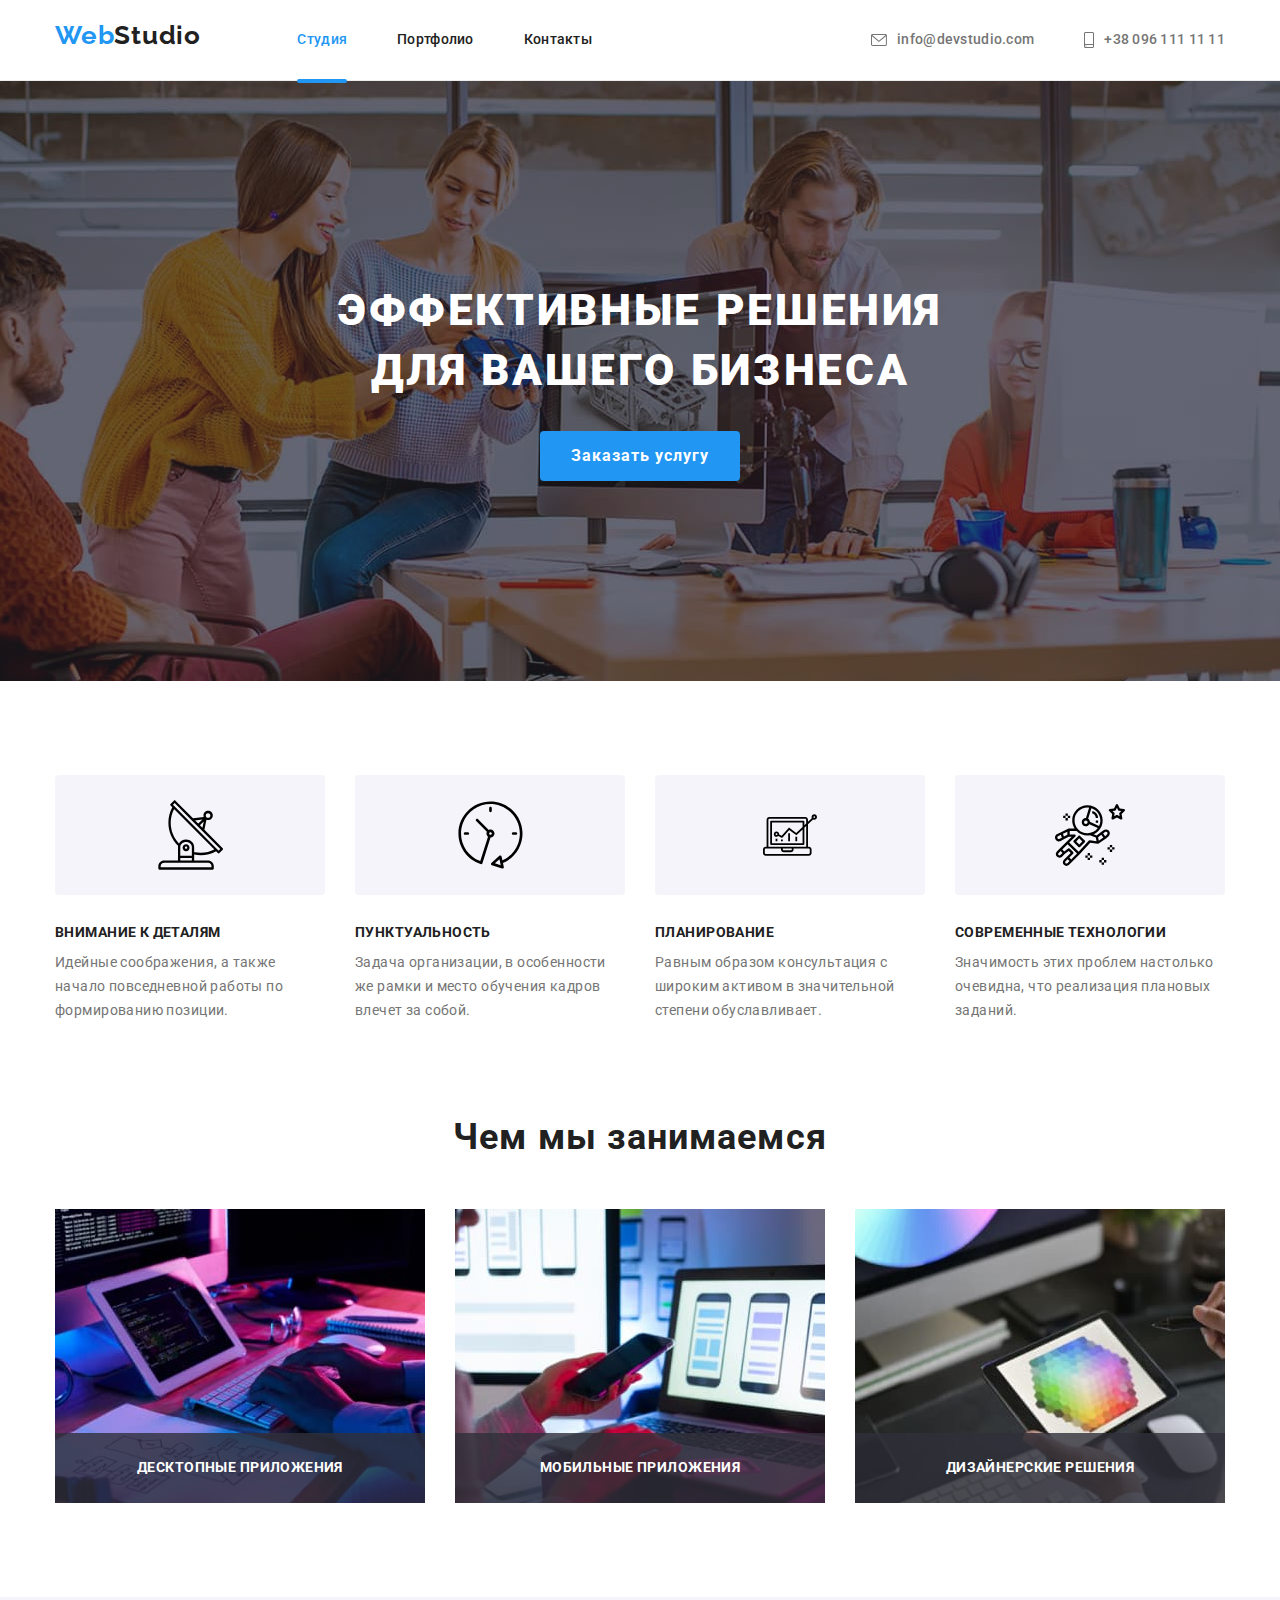
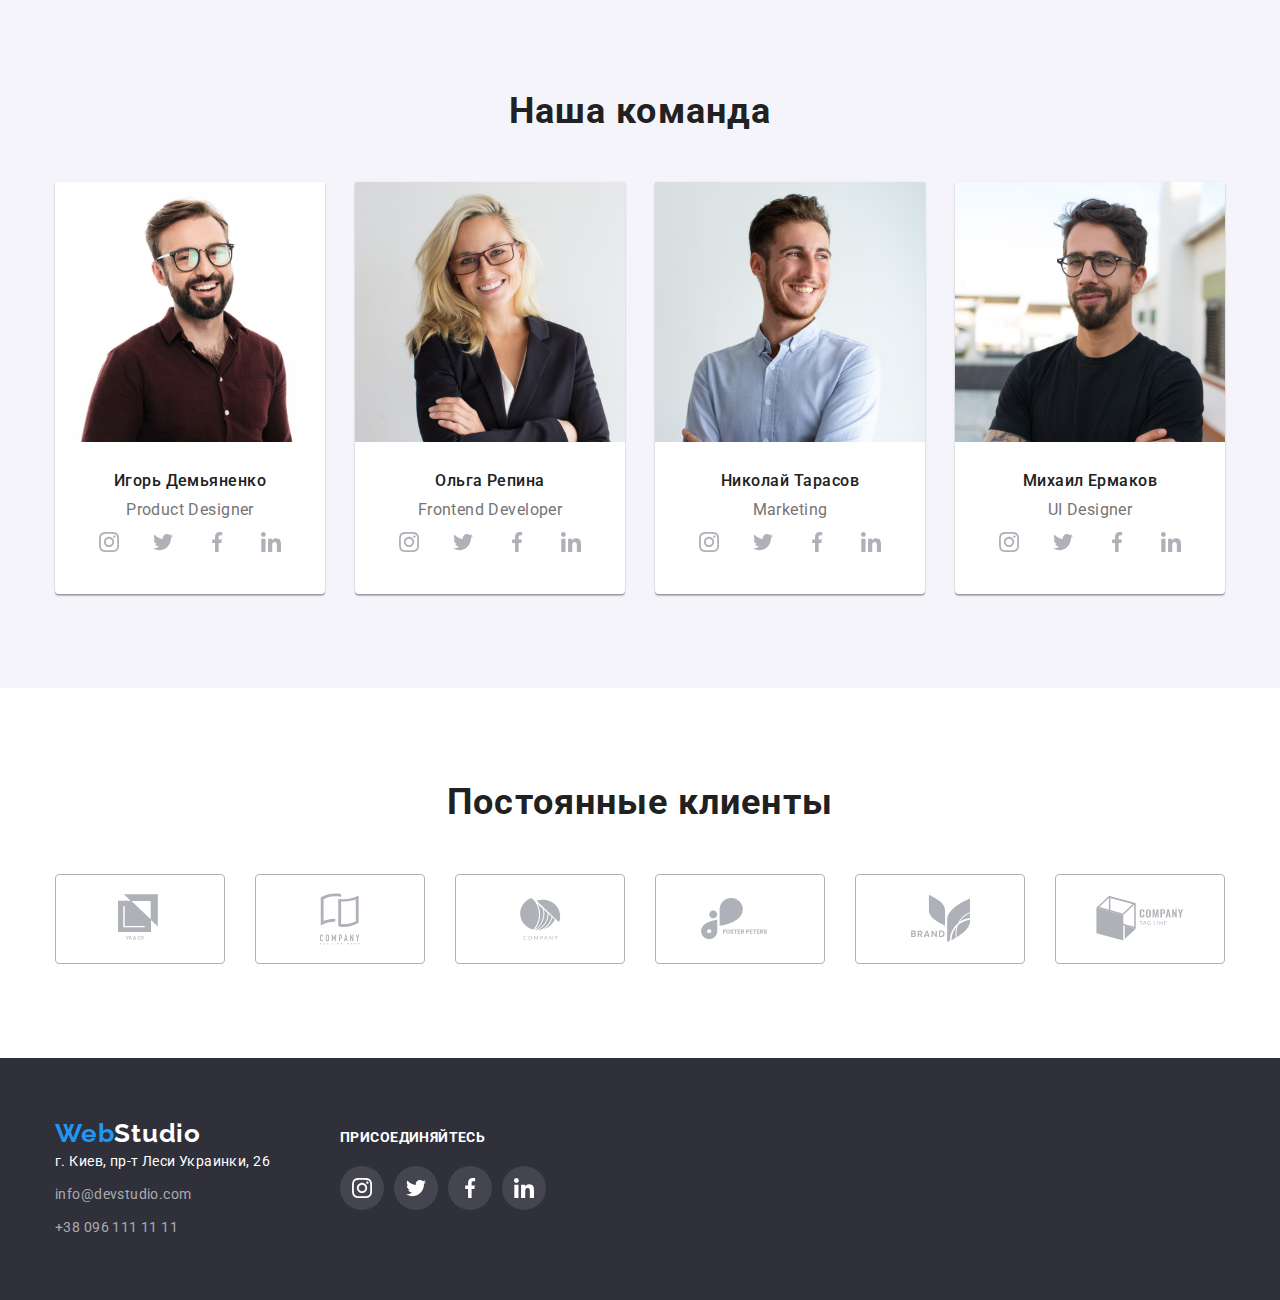
==== index.html @ 52ae0923 "comit" ====
<!DOCTYPE html>
<html lang="ru">
<head>
    <meta charset="UTF-8">
    <meta http-equiv="X-UA-Compatible" content="IE=edge">
    <meta name="viewport" content="width=device-width, initial-scale=1.0">
    <title>WebStydio</title>
    <style> a {text-decoration: none;}</style>
    <link rel="preconnect" href="https://fonts.gstatic.com">
    <link href="https://fonts.googleapis.com/css2?family=Roboto:wght@400;500;700;900&display=swap" rel="stylesheet">
    <link rel="preconnect" href="https://fonts.gstatic.com">
    <link href="https://fonts.googleapis.com/css2?family=Raleway:wght@700&display=swap" rel="stylesheet">
    <link rel="stylesheet" href="https://cdnjs.cloudflare.com/ajax/libs/modern-normalize/0.2.0/modern-normalize.min.css">
    <link rel="stylesheet" href="./css/styles.css"/>
</head>
<body>
    
            
        <header class="header-section">
            <div class="container main-nav">
                <nav class="nav">
                    <a href="" class="logo"> <span class="logo-title">Web</span>Studio</a>
                    <ul class="site-nav list">
                        <li class="item"> <a href="index.html" class="link current">Студия</a></li>
                        <li class="item"> <a href="portfolio.html" class="link ">Портфолио</a></li>
                        <li class="item"> <a href="" class="link">Контакты</a></li>
                    </ul>
                </nav>
                <ul class="auth-nav list">
                    <li class="item">
                        
                         <a class="link icon-envelope" href="mailto:info@devstudio.com">
                            <div class="auth-nav-icon">
                                <svg class="auth-icon" width="16px" height="12px">
                                    <use href="./image/sprite.svg#icon-envelope"></use>
                                </svg>
                                info@devstudio.com
                            </div>
                        </a>
                   
                    </li>
                    <li class="item"> 
                        <a class="link icon-phone" href="tel:+380961111111">
                            <div class="auth-nav-icon">
                                <svg class="auth-icon" width="10px" height="16px">
                                    <use href="./image/sprite.svg#icon-smartphone"></use>
                                </svg>
                                +38 096 111 11 11
                            </div>
                        </a>
                    </li>
                </ul>
            </div> 
        </header>
        
          
        <main>

            <section class="hero section overlay">
                <div class="container ">
                    <h1 class="hero-title"> Эффективные решения </br>для вашего бизнеса</h1>
                    <button  data-open-modal type="button" class="hero-button">Заказать услугу</button>
                </div>
            </section>
            
        
            <section class="benefits section">
                <div class="container">
                    <h2 class="visually-hidden">Наши преимущества</h2>
                    <ul class="  benefits-list">
                        <li class="benefits-item list">
                            <div class="benefits-icon-symbol">
                                <svg class="benefits-icon" width="65px" height="70px">
                                    <use href="./image/sprite.svg#icon-group"></use>
                                </svg>
                            </div>
                            <h3 class="benefits-title">Внимание к деталям</h3>
                            <p>Идейные соображения, а также начало повседневной работы по формированию позиции.</p>
                        </li>
                        <li class="benefits-item list">
                           <div class="benefits-icon-symbol">
                                <svg class="benefits-icon" width="67px" height="70px">
                                    <use href="./image/sprite.svg#icon-clock"></use>
                                </svg>
                           </div>
                            <h3 class="benefits-title">Пунктуальность</h3>
                            <p>Задача организации, в особенности же рамки и место обучения кадров влечет за собой.</p>
                        </li>
                        <li class="benefits-item list">
                            <div class="benefits-icon-symbol">
                                <svg class="benefits-icon" width="70px" height="54px">
                                    <use href="./image/sprite.svg#icon-diagram"></use>
                                </svg>
                            </div>
                            <h3 class="benefits-title">Планирование</h3>
                            <p>Равным образом консультация с широким активом в значительной степени обуславливает.</p>
                        </li>
                        <li class="benefits-item list">
                            <div class="benefits-icon-symbol">
                                <svg class="benefits-icon" width="70px" height="70px">
                                    <use href="./image/sprite.svg#icon-astronaut"></use>
                                </svg>
                            </div>
                            <h3 class="benefits-title">Современные технологии</h3>
                            <p>Значимость этих проблем настолько очевидна, что реализация плановых заданий.</p>
                        </li>
                    </ul>
                </div>
            </section>          
               

            <section class="work section">
                <div class="container">
                    <h2 class="work title">Чем мы занимаемся</h2>
                    <ul class="work-item">
                        <li class="list"> 
                            <div class="work-thumb">
                                <img src="./image/main/section1/img-0.jpg" alt="программист пишет код компьютером" width="370">
                                <h3 class="work-description">Десктопные приложения</h3>
                            </div>
                        </li>
                        <li class="list"> 
                            <div class="work-thumb">
                                <img src="./image/main/section1/img-1.jpg" alt="дизайнер создает образцы" width="370">
                                <h3 class="work-description">Мобильные приложения</h3>
                            </div>
                        </li>
                        <li class="list"> 
                            <div class="work-thumb">
                                <img src="./image/main/section1/img-2.jpg" alt="дизайнер подбирает цвет" width="370">
                                <h3 class="work-description">Дизайнерские решения</h3>
                            </div>
                        </li>
                    </ul>
                </div>
            </section>

            
            <section class="teammembers section">
                <div class=" container ">
                    <h2 class="teammembers title">Наша команда </h2>
                    <ul class="members list">
                        <li class="list-item">
                            <img src="./image/main/section2/img.jpg" alt="портрет мужчины в очках" width="270">
                            <div class="description">
                                <h3>Игорь Демьяненко</h3>
                                <p>Product Designer</p>
                                <ul class="list social-icons">
                                    <li class="social-icons-item">
                                        <a href="" class="social-icons-link" target="_blank" rel="noopener noreferrer">
                                            <svg class="icon">
                                                <use href="./image/sprite.svg#icon-instagram"></use>
                                            </svg>
                                        </a>
                                    </li>
                                    <li class="social-icons-item">
                                        <a href="" class="social-icons-link" target="_blank" rel="noopener noreferrer">
                                            <svg class="icon">
                                                <use href="./image/sprite.svg#icon-twitter"></use>
                                            </svg>
                                        </a>
                                    </li>
                                    <li class="social-icons-item">
                                        <a href="" class="social-icons-link" target="_blank" rel="noopener noreferrer">
                                            <svg class="icon">
                                                <use href="./image/sprite.svg#icon-facebook"></use>
                                            </svg>
                                        </a>
                                    </li>
                                    <li class="social-icons-item">
                                        <a href="" class="social-icons-link" target="_blank" rel="noopener noreferrer">
                                            <svg class="icon">
                                                <use href="./image/sprite.svg#icon-linkedin"></use>
                                            </svg>
                                        </a>
                                    </li>
                                </ul>
                            </div>
        
                        <li class="list-item">
                            <img src="./image/main/section2/img-1.jpg" alt="портрет женщины в очках" width="270">
                            <div class="description">
                                <h3>Ольга Репина</h3>
                                <p>Frontend Developer</p>
                                <ul class="list social-icons">
                                    <li class="social-icons-item">
                                        <a href="" class="social-icons-link" target="_blank" rel="noopener noreferrer">
                                            <svg class="icon">
                                                <use href="./image/sprite.svg#icon-instagram"></use>
                                            </svg>
                                        </a>
                                    </li>
                                    <li class="social-icons-item">
                                        <a href="" class="social-icons-link" target="_blank" rel="noopener noreferrer">
                                            <svg class="icon">
                                                <use href="./image/sprite.svg#icon-twitter"></use>
                                            </svg>
                                        </a>
                                    </li>
                                    <li class="social-icons-item">
                                        <a href="" class="social-icons-link" target="_blank" rel="noopener noreferrer">
                                            <svg class="icon">
                                                <use href="./image/sprite.svg#icon-facebook"></use>
                                            </svg>
                                        </a>
                                    </li>
                                    <li class="social-icons-item">
                                        <a href="" class="social-icons-link" target="_blank" rel="noopener noreferrer">
                                            <svg class="icon">
                                                <use href="./image/sprite.svg#icon-linkedin"></use>
                                            </svg>
                                        </a>
                                    </li>
                                </ul>
                            </div>
                        </li>
                    
                        <li class="list-item">
                            <img src="./image/main/section2/img-2.jpg" alt="портрет мужчины в логубий рубашке" width="270">
                            <div class="description">
                                <h3>Николай Тарасов</h3>
                                <p>Marketing</p>
                                <ul class="list social-icons">
                                    <li class="social-icons-item">
                                        <a href="" class="social-icons-link" target="_blank" rel="noopener noreferrer">
                                            <svg class="icon">
                                                <use href="./image/sprite.svg#icon-instagram"></use>
                                            </svg>
                                        </a>
                                    </li>
                                    <li class="social-icons-item">
                                        <a href="" class="social-icons-link" target="_blank" rel="noopener noreferrer">
                                            <svg class="icon">
                                                <use href="./image/sprite.svg#icon-twitter"></use>
                                            </svg>
                                        </a>
                                    </li>
                                    <li class="social-icons-item">
                                        <a href="" class="social-icons-link" target="_blank" rel="noopener noreferrer">
                                            <svg class="icon">
                                                <use href="./image/sprite.svg#icon-facebook"></use>
                                            </svg>
                                        </a>
                                    </li>
                                    <li class="social-icons-item">
                                        <a href="" class="social-icons-link" target="_blank" rel="noopener noreferrer">
                                            <svg class="icon">
                                                <use href="./image/sprite.svg#icon-linkedin"></use>
                                            </svg>
                                        </a>
                                    </li>
                                </ul>
                            </div>
                        </li>
                    
                        <li class="list-item">
                            <img src="./image/main/section2/img-3.jpg" alt="портрет мужчины в очках и черной футболке" width="270">
                            <div class="description">
                                <h3>Михаил Ермаков</h3>
                                <p>UI Designer</p>
                                <ul class="list social-icons">
                                    <li class="social-icons-item">
                                        <a href="" class="social-icons-link" target="_blank" rel="noopener noreferrer">
                                            <svg class="icon">
                                                <use href="./image/sprite.svg#icon-instagram"></use>
                                            </svg>
                                        </a>
                                    </li>
                                    <li class="social-icons-item">
                                        <a href="" class="social-icons-link" target="_blank" rel="noopener noreferrer">
                                            <svg class="icon">
                                                <use href="./image/sprite.svg#icon-twitter"></use>
                                            </svg>
                                        </a>
                                    </li>
                                    <li class="social-icons-item">
                                        <a href="" class="social-icons-link" target="_blank" rel="noopener noreferrer">
                                            <svg class="icon">
                                                <use href="./image/sprite.svg#icon-facebook"></use>
                                            </svg>
                                        </a>
                                    </li>
                                    <li class="social-icons-item">
                                        <a href="" class="social-icons-link" target="_blank" rel="noopener noreferrer">
                                            <svg class="icon">
                                                <use href="./image/sprite.svg#icon-linkedin"></use>
                                            </svg>
                                        </a>
                                    </li>
                                </ul>
                            </div>
                        </li>
                    </ul>
                </div>
                
                
             </section>
            <section class="clients section">
                <div class="container">
                    <h2 class="client title">Постоянные клиенты</h2>
                    <ul class="clients list">
                        <li class="clients-item">
                            <a href="" class="clients-link">
                                <svg class="clients-icon" width="44px" height="49px">
                                    <use href="./image/sprite.svg#icon-yaco"></use>
                                </svg>
                            </a>
                            
                        </li>
                        <li class="clients-item">
                            <a href="" class="clients-link">
                                <svg class="clients-icon" width="40px" height="52px">
                                    <use href="./image/sprite.svg#icon-companytagline"></use>
                                </svg>
                            </a>
                        </li>
                        <li class="clients-item">
                            <a href="" class="clients-link">
                                <svg class="clients-icon" width="41px" height="42px">
                                    <use href="./image/sprite.svg#icon-company"></use>
                                </svg>
                            </a>
                        </li>
                        <li class="clients-item">
                            <a href="" class="clients-link">
                                <svg class="clients-icon" width="79px" height="42px">
                                    <use href="./image/sprite.svg#icon-foster"></use>
                                </svg>
                            </a>
                        </li>
                        <li class="clients-item">
                            <a href="" class="clients-link">
                                <svg class="clients-icon" width="59px" height="47px">
                                    <use href="./image/sprite.svg#icon-brand"></use>
                                </svg>
                            </a>
                        </li>
                        <li class="clients-item">
                            <a href="" class="clients-link">
                                <svg class="clients-icon" width="88px" height="45px">
                                    <use href="./image/sprite.svg#icon-tagline"></use>
                                </svg>
                            </a>
                        </li>

                    </ul>
                </div>

            </section>






        </main>
        
        <footer class="footer section">
            <div class="footer container">
                <div class="">
                <a href="" class="logo"> <span class="logo-title">Web</span><span class="logo-item">Studio</span></a>
                <address class="address-text">
                    г. Киев, пр-т Леси Украинки, 26
                    <ul class="auth-list">
                        <li class="mail list"> <a class="auth-item" href="mailto:info@devstudio.com">info@devstudio.com</a></li>
                        <li class="tel list"> <a class="auth-item" href="tel:+380961111111">+38 096 111 11 11</a></li>
                    </ul>
                </address>
                </div>  
            

                <div class="social">
                    <h3 class="footer social-icons">присоединяйтесь</h3>
                    <ul class="list social-icons">
                        <li class="footer social-icons-item">
                            <a href="" class="social-icons-link" target="_blank" rel="noopener noreferrer">
                                <svg class="icon">
                                    <use href="./image/sprite.svg#icon-instagram"></use>
                                </svg>
                            </a>
                        </li>
                        <li class="social-icons-item">
                            <a href="" class="social-icons-link" target="_blank" rel="noopener noreferrer">
                                <svg class="icon">
                                    <use href="./image/sprite.svg#icon-twitter"></use>
                                </svg>
                            </a>
                        </li>
                        <li class="social-icons-item">
                            <a href="" class="social-icons-link" target="_blank" rel="noopener noreferrer">
                                <svg class="icon">
                                    <use href="./image/sprite.svg#icon-facebook"></use>
                                </svg>
                            </a>
                        </li>
                        <li class="social-icons-item">
                            <a href="" class="social-icons-link" target="_blank" rel="noopener noreferrer">
                                <svg class="icon">
                                    <use href="./image/sprite.svg#icon-linkedin"></use>
                                </svg>
                            </a>
                        </li>
                    </ul>
                </div>
            </div>
           

           




        </footer>
        <div class="backdrop is-hidden" data-backdrop>
            <div class="modal">
                <button data-close-modal class="modal-button" type="button">
                    <svg class="modal-icon" width="11px" height="11px">
                        <use href="./image/sprite.svg#icon-close"></use>
                    </svg>
                </button>
        
        
            </div>
        </div>
    <script>
        const refs = {
            openModalBtn: document.querySelector("[data-open-modal]"),
            closeModalBtn: document.querySelector("[data-close-modal]"),
            backdrop: document.querySelector("[data-backdrop]"),
        };

        refs.openModalBtn.addEventListener("click", toggleModal);
        refs.closeModalBtn.addEventListener("click", toggleModal);

        refs.backdrop.addEventListener("click", logBackdropClick);

        function toggleModal() {
            refs.backdrop.classList.toggle("is-hidden");
        }

        function logBackdropClick() {
            console.log("Это клик в бекдроп");
        }
    </script>
</body>

</html>
---- css/styles.css ----
:root {
  --primary-text-color: #757575;
  --title-text-color: #212121;
  --additional-text-color: #ffffff;
  --accent-color: #2196f3;
  --primary-bg-color: #fff;
  --main-font-family: "Roboto", sans-serif;
  --timing-function: cubic-bezier(0.4, 0, 0.2, 1);
}
html {
  box-sizing: border-box;
}
*,
*::after,
*::before {
  box-sizing: inherit;
}
h1,
h2,
h3,
h4,
h5,
h6,
p {
  margin: 0;
  padding: 0;
}
.list {
  padding: 0;
  margin: 0;
  list-style: none;
}
.link {
  text-decoration: none;
  color: inherit;
}

img {
  display: block;
  max-width: 100%;
  height: auto;
}

body {
  margin: 0;
  font-family: var(--main-font-family);
  background-color: var(--primary-bg-color);
  color: var(--primary-text-color);
  font-size: 14px;
  line-height: 1.71;
  letter-spacing: 0.03em;
}
.container {
  width: 1200px;
  padding-left: 15px;
  padding-right: 15px;
  margin-left: auto;
  margin-right: auto;
}

.header-section {
  background-color: var(--additional-text-color);
  border-bottom: 1px solid #ececec;
  /* padding-top: 24px;
  padding-bottom: 25px; */
}
.main-nav {
  display: flex;
  align-items: center;
  margin-bottom: 0;
}

.logo {
  display: inline-flex;
  font-family: "Raleway", sans-serif;
  font-weight: 700;
  font-size: 26px;
  line-height: 1.19;
  letter-spacing: 0.03em;
  color: var(--title-text-color);
}
.logo-title {
  color: var(--accent-color);
}
/*Site-nav*/

.site-nav {
  display: inline-flex;
  margin-left: 93px;
}

.site-nav .item + .item {
  margin-left: 50px;
}

.site-nav .link {
  display: flex;
  font-weight: 500;
  font-size: 14px;
  line-height: 1.14;
  letter-spacing: 0.02em;
  color: var(--title-text-color);
  padding-top: 32px;
  padding-bottom: 32px;

  transition-property: color;
  transition-duration: 250ms;
  transition-timing-function: var(--timing-function);
}

.site-nav .link:hover,
.site-nav .link:focus {
  color: var(--accent-color);
}

.site-nav .link-porfolio:hover,
.site-nav .link-porfolio:focus,
.site-nav .link-porfolio:visited {
  color: var(--accent-color);
}

.auth-nav {
  display: flex;
  margin-left: auto;
  font-family: var(--main-font-family);
  font-weight: 500;
  font-size: 14px;
  line-height: 1.14;
  letter-spacing: 0.02em;
  color: #757575;
}
.auth-nav .link {
  display: flex;
  align-items: center;
  padding-top: 32px;
  padding-bottom: 32px;
  transition-property: color;
  transition-duration: 250ms;
  transition-timing-function: var(--timing-function);
}
.item .link {
  fill: #757575;
}
.link:hover .auth-icon,
.link:focus .auth-icon {
  fill: var(--accent-color);
}

.auth-icon {
  margin-right: 10px;
  transition-property: color;
  transition-duration: 250ms;
  transition-timing-function: var(--timing-function);
}
.auth-nav-icon {
  display: inline-flex;
  align-items: center;
}

.auth-nav .item + .item {
  margin-left: 50px;
}

.auth-nav .link:hover,
.auth-nav .link:focus {
  color: var(--accent-color);
}

/* Hero section*/
.hero.section {
  padding-top: 200px;
  padding-bottom: 200px;
}
.overlay {
  max-width: 1600px;
  height: 600px;
  margin-left: auto;
  margin-right: auto;
  background-image: linear-gradient(
      to right,
      rgba(47, 48, 58, 0.4),
      rgba(47, 48, 58, 0.4)
    ),
    url("../image/main/hero/123-1.jpg");
  background-repeat: no-repeat;
  background-position: center;
  background-color: #c4c4c4;
}

.hero {
  background-color: #2f303a;
  text-align: center;
}
.hero-title {
  color: var(--additional-text-color);
  font-family: var(--main-font-family);
  text-align: center;
  font-weight: 900;
  font-size: 44px;
  line-height: 1.36;
  letter-spacing: 0.06em;
  text-transform: uppercase;
  margin-bottom: 30px;
  max-width: 696px;
  margin: 0 auto;
  margin-bottom: 30px;
}
.hero-button {
  font-family: inherit;
  display: inline-block;
  border: 1px solid transparent;
  border-radius: 4px;
  min-width: 200px;
  min-height: 50px;
  font-weight: 700;
  font-size: 16px;
  line-height: 1.87;
  letter-spacing: 0.06em;
  background-color: var(--accent-color);
  color: var(--additional-text-color);
  cursor: pointer;
}
/* Modal*/
.backdrop {
  position: fixed;
  top: 0;
  left: 0;
  width: 100%;
  height: 100%;
  background-color: rgba(0, 0, 0, 0.2);
  opacity: 1;
  transition: opacity 250ms var(--timing-function);
}
.backdrop.is-hidden {
  opacity: 0;
  pointer-events: none;
}

.modal {
  position: absolute;
  top: 50%;
  left: 50%;
  transform: translate(-50%, -50%);
  min-width: 528px;
  min-height: 581px;
  background-color: #fff;

  box-shadow: 0px 1px 3px rgba(0, 0, 0, 0.12), 0px 1px 1px rgba(0, 0, 0, 0.14),
    0px 2px 1px rgba(0, 0, 0, 0.2);
  border-radius: 4px;
}
.modal-icon {
  display: block;
  text-align: center;
}

.modal-button {
  display: flex;
  justify-content: center;
  align-items: center;
  position: absolute;
  top: 8px;
  right: 8px;
  width: 30px;
  height: 30px;
  background: transparent;
  border: 1px solid rgba(0, 0, 0, 0.1);
  border-radius: 50%;
  padding: 0;
  cursor: pointer;
}

/*Benefit section*/

.benefits.section {
  padding-top: 94px;
  padding-bottom: 94px;
}
.visually-hidden {
  position: absolute !important;
  clip: rect(1px 1px 1px 1px);
  clip: rect(1px, 1px, 1px, 1px);
  padding: 0 !important;
  border: 0 !important;
  height: 1px !important;
  width: 1px !important;
  overflow: hidden;
}
/* .benefits-item::before {
  content: "";
  display: block;
  height: 120px;
  width: 270px;
  border-radius: 4px;
  outline: 1px solid orangered;
  background-color: #f5f4fa;
  background-repeat: no-repeat;
  background-position: 50% 50%;
  background-size: 65px;
  background-image: url("../image/icon/vector-1.svg");
}

.benefits-item::before:nth-child(2) {
  background-image: url("../image/icon/vector-2.svg");
}

.benefits-item::before :nth-child(3) {
  background-image: url("../image/icon/vector-3.svg");
}
.benefits-item::before :nth-child(4) {
  background-image: url("../image/icon/vector-3.svg");
} */
/* .benefits-icon {
  background-color: #f5f4fa;
  border-radius: 4px;
} */

.benefits-icon-symbol {
  display: flex;
  justify-content: center;
  align-items: center;
  width: 270px;
  height: 120px;
  background-color: #f5f4fa;
  border-radius: 4px;
}
.benefits-list {
  display: flex;
  justify-content: space-between;
  min-width: 270px;
  margin-bottom: 94px;
  margin: 0;
  padding: 0;
}
.benefits-list .list {
  font-family: var(--main-font-family);
  font-size: 14px;
  line-height: 1.71;
  letter-spacing: 0.03em;
  color: var(--primary-text-color);
}
.benefits-list > .list:not(:last-child) {
  margin-right: 30px;
}

.benefits-title {
  margin-top: 30px;
  margin-bottom: 10px;
  font-family: var(--main-font-family);
  font-weight: 700;
  font-size: 14px;
  line-height: 1.14;
  letter-spacing: 0.03em;
  text-transform: uppercase;
  color: var(--title-text-color);
}
/* what we are doing*/
.work.section {
  padding-top: 0;
  padding-bottom: 94px;
}
.work-item {
  display: flex;
  justify-content: space-between;
  margin: 0;
  padding: 0;
}
.work-item .list:not(:last-child) {
  margin-right: 30px;
}

.title {
  font-weight: 700;
  font-size: 36px;
  line-height: 1.16;
  text-align: center;
  letter-spacing: 0.03em;
  color: var(--title-text-color);
  padding: 0;
  margin-bottom: 50px;
}
.work-thumb {
  position: relative;
}
/* .work-thumb {
  position: absolute;
  left: 0;
  bottom: 0;
  display: inline-block;
  content: "";
  width: 370px;
  height: 70px;
  background-color: rgba(47, 48, 58, 0.8);
  /* opacity: 1; */

.work-description {
  display: flex;
  justify-content: center;
  align-items: center;
  position: absolute;
  bottom: 0;
  left: 0;
  width: 370px;
  height: 70px;
  background-color: rgba(47, 48, 58, 0.8);
  font-weight: 700;
  font-size: 14px;
  line-height: 1.14;
  text-align: center;
  text-transform: uppercase;
  color: var(--additional-text-color);
}
/*Our teammembers*/

.teammembers.section {
  background-color: #f5f4fa;
  text-align: center;
  padding: 94px 0;
  margin-bottom: 0;
}

.teammembers-title {
  margin-bottom: 50px;
}

.members.list {
  display: flex;
  justify-content: space-between;
}

.description h3 {
  font-weight: 500;
  font-size: 16px;
  line-height: 1.18;
  text-align: center;
  letter-spacing: 0.03em;
  color: var(--title-text-color);
}

.list-item {
  background-color: var(--additional-text-color);
  border-radius: 0px 0px 4px 4px;
  box-shadow: 0px 1px 3px rgba(0, 0, 0, 0.12), 0px 1px 1px rgba(0, 0, 0, 0.14),
    0px 2px 1px rgba(0, 0, 0, 0.2);
}
.list-item:not(:last-child) {
  margin-right: 30px;
}
.list-item p {
  max-width: 270px;
  font-size: 16px;
  line-height: 1.18;
  text-align: center;
}

.description {
  display: block;
  padding: 30px 0;
}
.description h3 {
  margin-bottom: 10px;
}
.social-icons {
  display: inline-flex;
  margin-top: 16px;
}

.social-icons .icon {
  width: 20px;
  height: 20px;
  fill: #afb1b8;

  transition-property: color;
  transition-duration: 250ms;
  transition-timing-function: cubic-bezier(0.4, 0, 0.2, 1);
}

.social-icons-link:hover .icon,
.social-icons-link:focus .icon {
  fill: #ffffff;
}
.social-icons-link:hover,
.social-icons-link:focus {
  background-color: var(--accent-color);
}

.social-icons-link {
  display: flex;
  justify-content: center;
  align-items: center;
  background-color: #ffffff;
  width: 44px;
  height: 44px;
  border-radius: 50%;

  transition-property: background-color;
  transition-duration: 250ms;
  transition-timing-function: cubic-bezier(0.4, 0, 0.2, 1);
}

.social-icons-item + .social-icons-item {
  margin-left: 10px;
}
/*Our clients*/

.clients.section {
  padding: 94px 0;
}
.clients.list {
  display: inline-flex;
  flex-wrap: wrap;
  margin-left: -30px;
  margin-top: -30px;
  padding: 0;
}
.clients-item {
  display: flex;
  justify-content: center;
  align-items: center;
  flex-basis: calc((100% - 30px * 6) / 6);
  margin-left: 30px;
  margin-top: 30px;
  padding: auto;
}
.clients-icon {
  fill: #afb1b8;

  transition-property: color;
  transition-duration: 250ms;
  transition-timing-function: cubic-bezier(0.4, 0, 0.2, 1);
}

.clients-link {
  display: flex;
  justify-content: center;
  align-items: center;
  border: 1px solid #afb1b8;
  border-radius: 4px;
  width: 170px;
  height: 90px;

  transition-property: color;
  transition-duration: 250ms;
  transition-timing-function: cubic-bezier(0.4, 0, 0.2, 1);
}
.clients-link:hover .clients-icon,
.clients-link:focus .clients-icon {
  fill: var(--accent-color);
}
.clients-link:hover,
.clients-link:focus {
  border: 1px solid var(--accent-color);
}

/*Footer*/

.footer.section {
  padding: 60px 0;
  background-color: #2f303a;
  margin: 0;
}

.footer {
  display: flex;
  align-items: baseline;
}

.container > .logo {
  margin-bottom: 20px;
  font-family: "Raleway", sans-serif;
  font-weight: 700;
  font-size: 26px;
  line-height: 1.19;
  letter-spacing: 0.03em;
}

.logo-item {
  color: var(--additional-text-color);
}

.address-text {
  font-weight: 400;
  font-style: normal;
  font-size: 14px;
  line-height: 1.71;
  letter-spacing: 0.03em;
  color: var(--additional-text-color);
  margin: 0;
}
.auth-list {
  display: block;
  text-align: left;
  margin: 9px 0 0;
  padding: 0;
}
.auth-item {
  color: rgba(255, 255, 255, 0.6);
}
.mail.list {
  margin-bottom: 9px;
}
/* footer icons*/

.social {
  display: block;
  margin: 0;
  padding: 0;
  margin-left: 70px;
  max-width: 260px;
}
.social-icons {
  padding: 0;
  margin: 0;
}
.footer .social-icons-link {
  background-color: rgba(255, 255, 255, 0.1);

  transition-property: background-color;
  transition-duration: 250ms;
  transition-timing-function: cubic-bezier(0.4, 0, 0.2, 1);
}

.footer.social-icons {
  font-family: var(--main-font-family);
  font-weight: 700;
  font-size: 14px;
  line-height: 1.14;
  letter-spacing: 0.03em;
  text-transform: uppercase;
  margin-bottom: 20px;
  color: #ffffff;
}
.footer .social-icons-link:hover,
.footer .social-icons-link:focus {
  background-color: var(--accent-color);
}
.footer .icon {
  fill: #fff;
}

/*Portfolio*/

.site-nav .current {
  color: var(--accent-color);
}
.link.current {
  position: relative;
}
.site-nav .current::after {
  content: "";
  display: block;
  position: absolute;
  left: 0;
  bottom: -3px;
  width: 100%;
  height: 4px;
  background-color: var(--accent-color);
  border-radius: 2px;
}
.main-section {
  background-color: var(--primary-bg-color);
  padding: 94px 0;
}

.button {
  border: 1px solid transparent;
  border-radius: 4px;
  padding: 6px 22px;
  background-color: #f5f4fa;
  font-family: var(--main-font-family);
  font-weight: 500;
  font-size: 16px;
  line-height: 1.62;
  letter-spacing: 0.03em;
  color: var(--title-text-color);
  cursor: pointer;
}
.filters {
  display: flex;
  justify-content: center;
  margin: 0 0 50px 0;
  padding: 0;
}
.filters > .list {
  padding: 0;
}
.filters > .list:not(:last-child) {
  padding-right: 8px;
}

.filters .link {
  transition: background-color 250ms cubic-bezier(0.4, 0, 0.2, 1),
    color 250ms cubic-bezier(0.4, 0, 0.2, 1);
}
.button.current,
.button.active,
.filters .link:hover,
.filters .link:focus {
  color: var(--additional-text-color);
  background-color: var(--accent-color);
  box-shadow: 0px 3px 1px rgba(0, 0, 0, 0.1), 0px 1px 2px rgba(0, 0, 0, 0.08),
    0px 2px 2px rgba(0, 0, 0, 0.12);
}

h1 {
  font-weight: 700;
  font-size: 36px;
  line-height: 1.16;
  text-align: center;
  letter-spacing: 0.03em;
  color: var(--title-text-color);
}

.menu {
  display: flex;
  flex-wrap: wrap;
  margin-left: -30px;
  margin-top: -30px;
}
.menu-item {
  flex-basis: calc((100% - 90px) / 3);
  margin-left: 30px;
  margin-top: 30px;
}

.note {
  border-bottom: none;
  border: 1px solid #eeeeee;
  padding: 20px 24px;
}
.note h2 {
  text-align: left;
  font-weight: 700;
  font-size: 18px;
  line-height: 2;
  letter-spacing: 0.06em;
  color: var(--title-text-color);
  padding-bottom: 0;
  margin-bottom: 4px;
}

.foto {
  margin: 0;
}
.note-item {
  font-family: var(--main-font-family);
  font-size: 16px;
  line-height: 1.87;
  color: var(--primary-text-color);
  padding-bottom: 20px;
}
.thumb {
  position: relative;
  overflow: hidden;
}
.foto-overlay {
  position: absolute;
  display: flex;
  justify-content: center;
  align-items: center;
  top: 0;
  left: 0;
  width: 100%;
  height: 100%;
  background-color: rgba(33, 150, 243, 0.9);

  transform: translateY(100%);
  transition: transform;
  transition-duration: 250ms;
  transition-timing-function: cubic-bezier(0.4, 0, 0.2, 1);
}
.text-overlay {
  width: 322px;
  margin: 0;
  font-size: 18px;
  line-height: 1.56;
  letter-spacing: 0.03em;
  color: #fff;
}

.foto:hover .foto-overlay,
.foto:focus .foto-overlay {
  background-color: var(--accent-color);
  transform: translateY(0);
}
.menu-item:hover,
.menu-item:focus {
  box-shadow: 0px 1px 1px rgba(0, 0, 0, 0.12), 0px 4px 4px rgba(0, 0, 0, 0.06),
    1px 4px 6px rgba(0, 0, 0, 0.16);
}
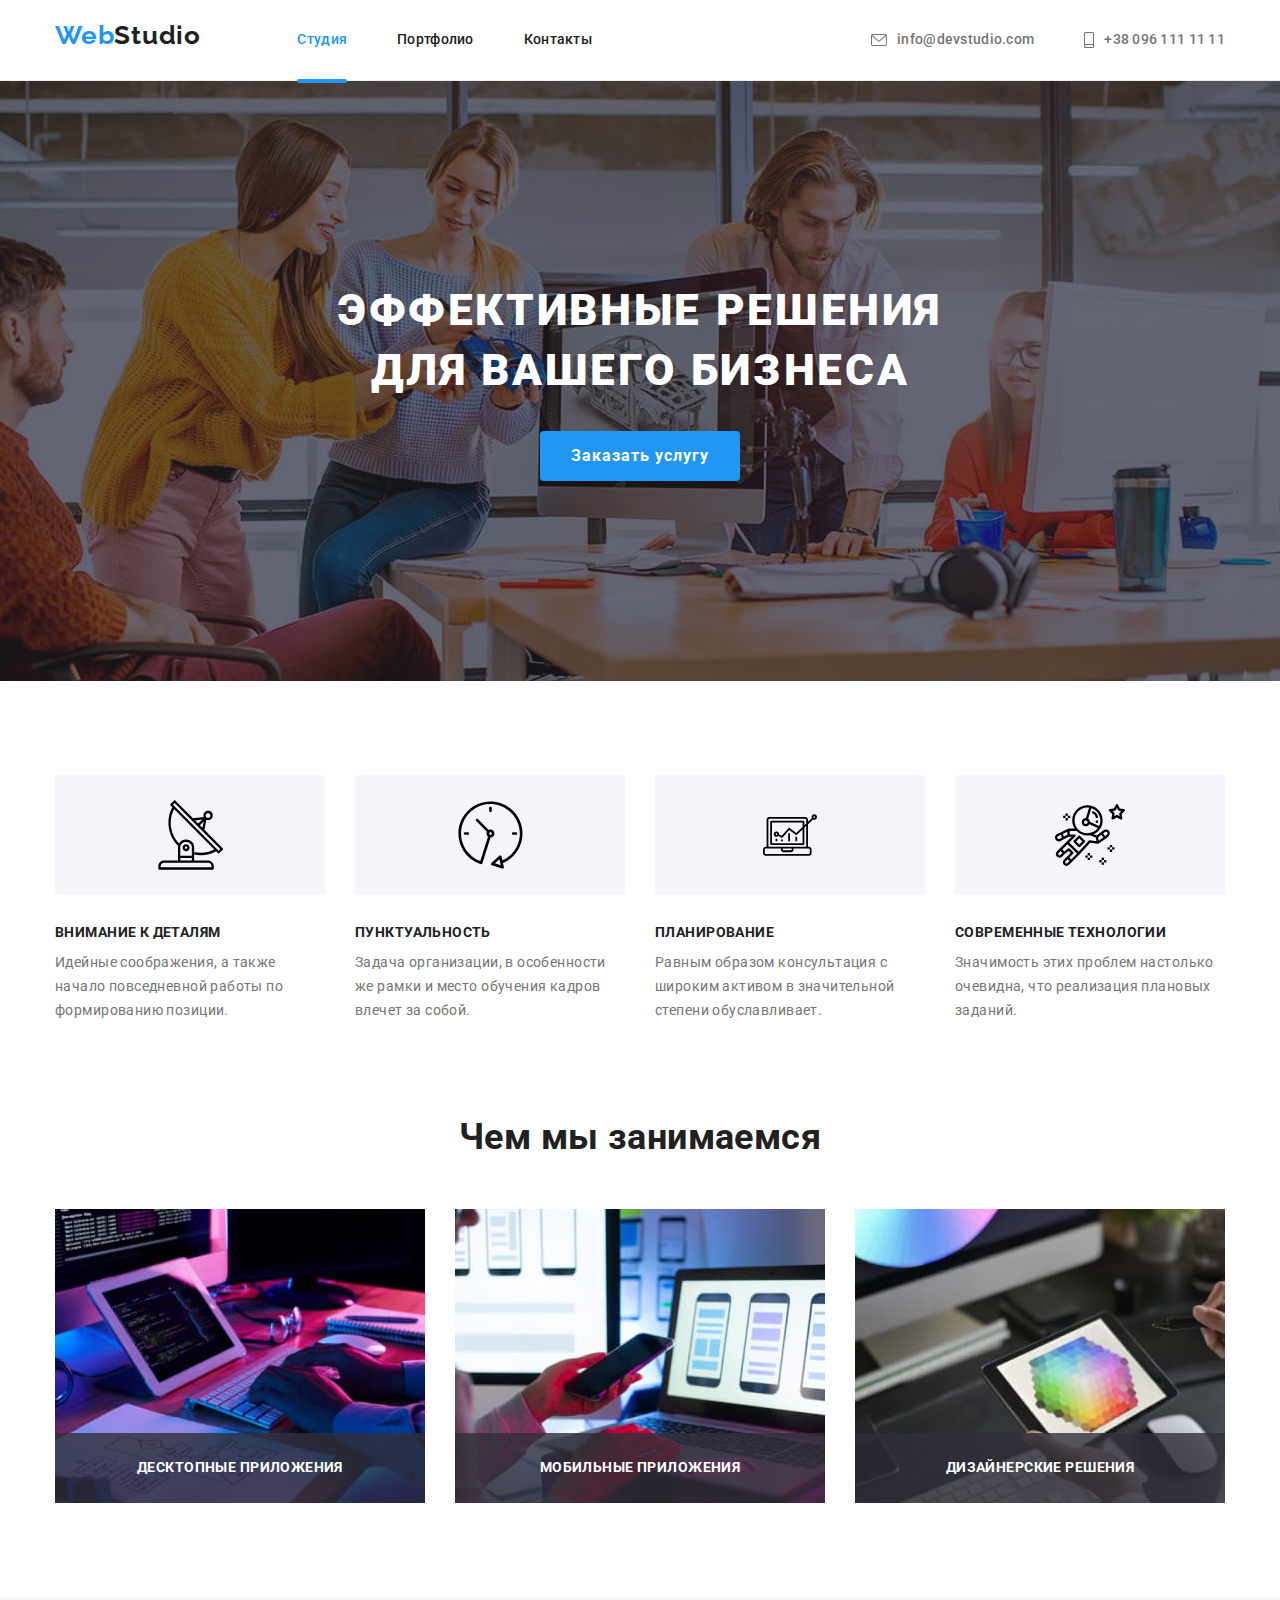
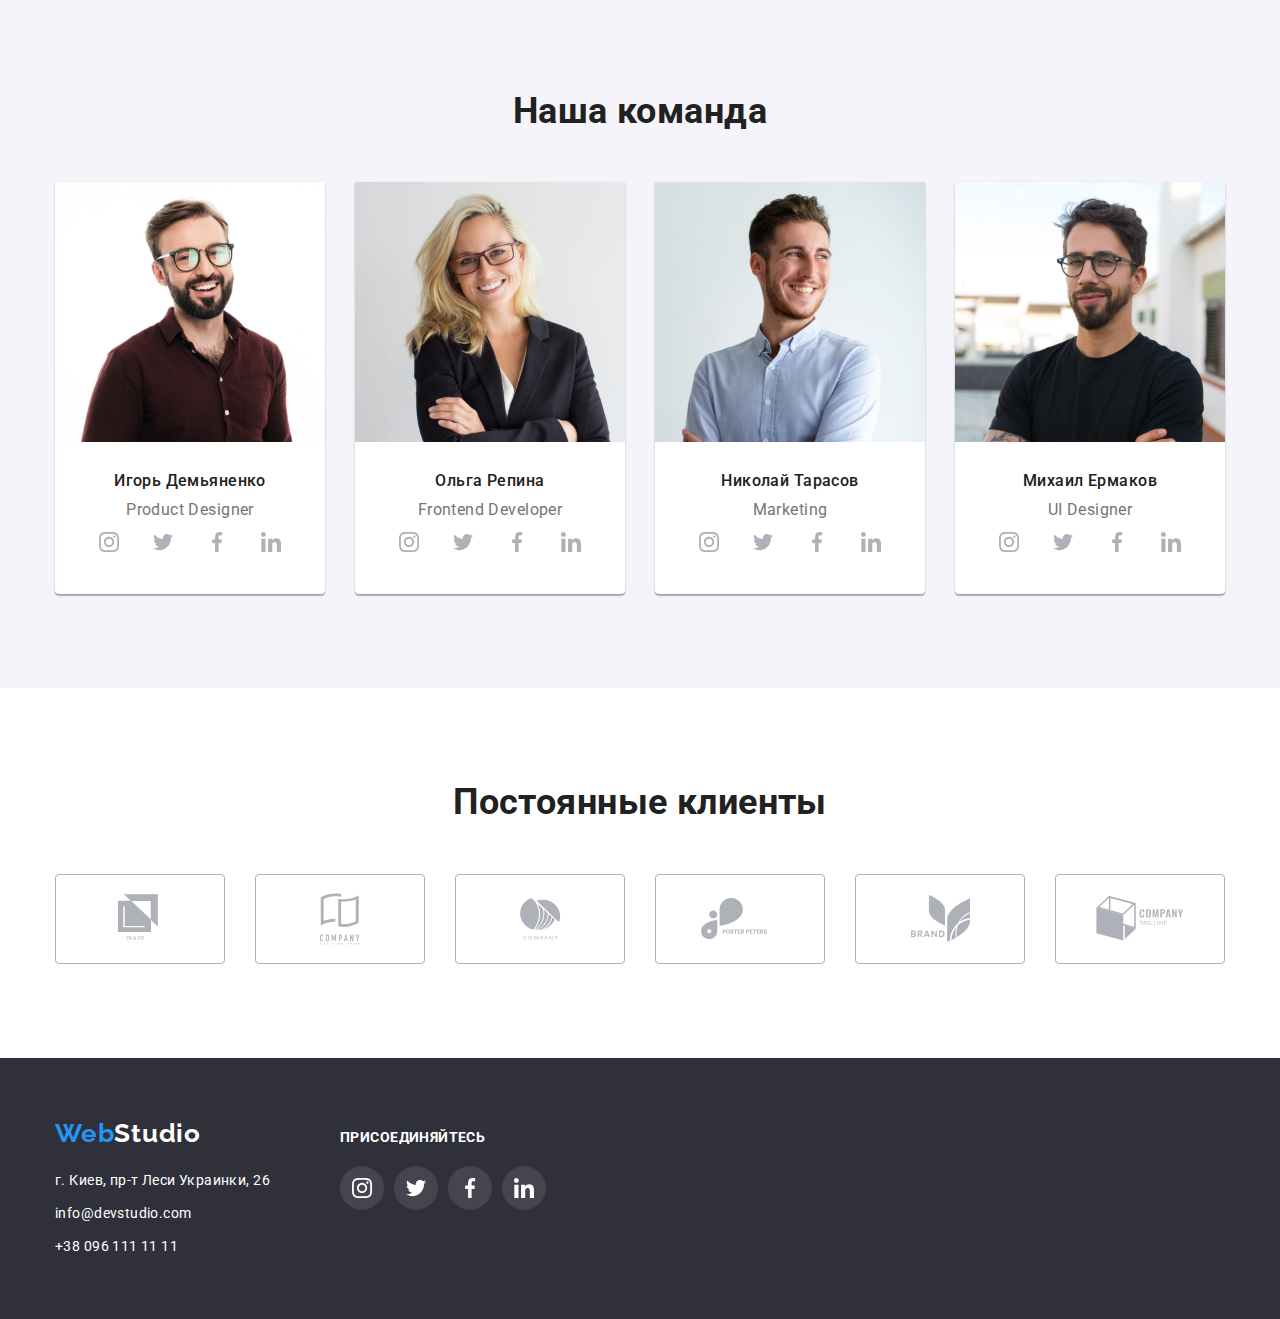
==== commit 4fc802ad: "коміт-4" ====
--- a/index.html
+++ b/index.html
@@ -147,28 +147,28 @@
                                 <p>Product Designer</p>
                                 <ul class="list social-icons">
                                     <li class="social-icons-item">
-                                        <a href="" class="social-icons-link" target="_blank" rel="noopener noreferrer">
+                                        <a href="https://www.instagram.com/?hl=ru" class="social-icons-link" target="_blank" rel="noopener noreferrer">
                                             <svg class="icon">
                                                 <use href="./image/sprite.svg#icon-instagram"></use>
                                             </svg>
                                         </a>
                                     </li>
                                     <li class="social-icons-item">
-                                        <a href="" class="social-icons-link" target="_blank" rel="noopener noreferrer">
+                                        <a href="https://twitter.com/login?lang=ru" class="social-icons-link" target="_blank" rel="noopener noreferrer">
                                             <svg class="icon">
                                                 <use href="./image/sprite.svg#icon-twitter"></use>
                                             </svg>
                                         </a>
                                     </li>
                                     <li class="social-icons-item">
-                                        <a href="" class="social-icons-link" target="_blank" rel="noopener noreferrer">
+                                        <a href="https://uk-ua.facebook.com" class="social-icons-link" target="_blank" rel="noopener noreferrer">
                                             <svg class="icon">
                                                 <use href="./image/sprite.svg#icon-facebook"></use>
                                             </svg>
                                         </a>
                                     </li>
                                     <li class="social-icons-item">
-                                        <a href="" class="social-icons-link" target="_blank" rel="noopener noreferrer">
+                                        <a href="https://www.linkedin.com" class="social-icons-link" target="_blank" rel="noopener noreferrer">
                                             <svg class="icon">
                                                 <use href="./image/sprite.svg#icon-linkedin"></use>
                                             </svg>
@@ -184,28 +184,28 @@
                                 <p>Frontend Developer</p>
                                 <ul class="list social-icons">
                                     <li class="social-icons-item">
-                                        <a href="" class="social-icons-link" target="_blank" rel="noopener noreferrer">
+                                        <a href="https://www.instagram.com/?hl=ru" class="social-icons-link" target="_blank" rel="noopener noreferrer">
                                             <svg class="icon">
                                                 <use href="./image/sprite.svg#icon-instagram"></use>
                                             </svg>
                                         </a>
                                     </li>
                                     <li class="social-icons-item">
-                                        <a href="" class="social-icons-link" target="_blank" rel="noopener noreferrer">
+                                        <a href="https://twitter.com/login?lang=ru" class="social-icons-link" target="_blank" rel="noopener noreferrer">
                                             <svg class="icon">
                                                 <use href="./image/sprite.svg#icon-twitter"></use>
                                             </svg>
                                         </a>
                                     </li>
                                     <li class="social-icons-item">
-                                        <a href="" class="social-icons-link" target="_blank" rel="noopener noreferrer">
+                                        <a href="https://uk-ua.facebook.com" class="social-icons-link" target="_blank" rel="noopener noreferrer">
                                             <svg class="icon">
                                                 <use href="./image/sprite.svg#icon-facebook"></use>
                                             </svg>
                                         </a>
                                     </li>
                                     <li class="social-icons-item">
-                                        <a href="" class="social-icons-link" target="_blank" rel="noopener noreferrer">
+                                        <a href="https://www.linkedin.com" class="social-icons-link" target="_blank" rel="noopener noreferrer">
                                             <svg class="icon">
                                                 <use href="./image/sprite.svg#icon-linkedin"></use>
                                             </svg>
@@ -222,28 +222,28 @@
                                 <p>Marketing</p>
                                 <ul class="list social-icons">
                                     <li class="social-icons-item">
-                                        <a href="" class="social-icons-link" target="_blank" rel="noopener noreferrer">
+                                        <a href="https://www.instagram.com/?hl=ru" class="social-icons-link" target="_blank" rel="noopener noreferrer">
                                             <svg class="icon">
                                                 <use href="./image/sprite.svg#icon-instagram"></use>
                                             </svg>
                                         </a>
                                     </li>
                                     <li class="social-icons-item">
-                                        <a href="" class="social-icons-link" target="_blank" rel="noopener noreferrer">
+                                        <a href="https://twitter.com/login?lang=ru" class="social-icons-link" target="_blank" rel="noopener noreferrer">
                                             <svg class="icon">
                                                 <use href="./image/sprite.svg#icon-twitter"></use>
                                             </svg>
                                         </a>
                                     </li>
                                     <li class="social-icons-item">
-                                        <a href="" class="social-icons-link" target="_blank" rel="noopener noreferrer">
+                                        <a href="https://uk-ua.facebook.com" class="social-icons-link" target="_blank" rel="noopener noreferrer">
                                             <svg class="icon">
                                                 <use href="./image/sprite.svg#icon-facebook"></use>
                                             </svg>
                                         </a>
                                     </li>
                                     <li class="social-icons-item">
-                                        <a href="" class="social-icons-link" target="_blank" rel="noopener noreferrer">
+                                        <a href="https://www.linkedin.com" class="social-icons-link" target="_blank" rel="noopener noreferrer">
                                             <svg class="icon">
                                                 <use href="./image/sprite.svg#icon-linkedin"></use>
                                             </svg>
@@ -260,28 +260,28 @@
                                 <p>UI Designer</p>
                                 <ul class="list social-icons">
                                     <li class="social-icons-item">
-                                        <a href="" class="social-icons-link" target="_blank" rel="noopener noreferrer">
+                                        <a href="https://www.instagram.com/?hl=ru" class="social-icons-link" target="_blank" rel="noopener noreferrer">
                                             <svg class="icon">
                                                 <use href="./image/sprite.svg#icon-instagram"></use>
                                             </svg>
                                         </a>
                                     </li>
                                     <li class="social-icons-item">
-                                        <a href="" class="social-icons-link" target="_blank" rel="noopener noreferrer">
+                                        <a href="https://twitter.com/login?lang=ru" class="social-icons-link" target="_blank" rel="noopener noreferrer">
                                             <svg class="icon">
                                                 <use href="./image/sprite.svg#icon-twitter"></use>
                                             </svg>
                                         </a>
                                     </li>
                                     <li class="social-icons-item">
-                                        <a href="" class="social-icons-link" target="_blank" rel="noopener noreferrer">
+                                        <a href="https://uk-ua.facebook.com" class="social-icons-link" target="_blank" rel="noopener noreferrer">
                                             <svg class="icon">
                                                 <use href="./image/sprite.svg#icon-facebook"></use>
                                             </svg>
                                         </a>
                                     </li>
                                     <li class="social-icons-item">
-                                        <a href="" class="social-icons-link" target="_blank" rel="noopener noreferrer">
+                                        <a href="https://www.linkedin.com" class="social-icons-link" target="_blank" rel="noopener noreferrer">
                                             <svg class="icon">
                                                 <use href="./image/sprite.svg#icon-linkedin"></use>
                                             </svg>
@@ -357,15 +357,15 @@
         
         <footer class="footer section">
             <div class="footer container">
-                <div class="">
-                <a href="" class="logo"> <span class="logo-title">Web</span><span class="logo-item">Studio</span></a>
-                <address class="address-text">
-                    г. Киев, пр-т Леси Украинки, 26
-                    <ul class="auth-list">
-                        <li class="mail list"> <a class="auth-item" href="mailto:info@devstudio.com">info@devstudio.com</a></li>
-                        <li class="tel list"> <a class="auth-item" href="tel:+380961111111">+38 096 111 11 11</a></li>
-                    </ul>
-                </address>
+                <div class="footer-nav">
+                        <a href="" class="logo"> <span class="logo-title">Web</span><span class="logo-item">Studio</span></a>
+                        <address class="address-text">
+                        <a href="https://goo.gl/maps/hkrQfzcAVthY6jmx7" target="_blank">г. Киев, пр-т Леси Украинки, 26</a>
+                        <ul class="auth-list">
+                            <li class="mail list"> <a class="auth-item" href="mailto:info@devstudio.com">info@devstudio.com</a></li>
+                            <li class="tel list"> <a class="auth-item" href="tel:+380961111111">+38 096 111 11 11</a></li>
+                        </ul>
+                    </address>
                 </div>  
             
 
@@ -373,28 +373,28 @@
                     <h3 class="footer social-icons">присоединяйтесь</h3>
                     <ul class="list social-icons">
                         <li class="footer social-icons-item">
-                            <a href="" class="social-icons-link" target="_blank" rel="noopener noreferrer">
+                            <a href="https://www.instagram.com/?hl=ru" class="social-icons-link" target="_blank" rel="noopener noreferrer">
                                 <svg class="icon">
                                     <use href="./image/sprite.svg#icon-instagram"></use>
                                 </svg>
                             </a>
                         </li>
                         <li class="social-icons-item">
-                            <a href="" class="social-icons-link" target="_blank" rel="noopener noreferrer">
+                            <a href="https://twitter.com/login?lang=ru" class="social-icons-link" target="_blank" rel="noopener noreferrer">
                                 <svg class="icon">
                                     <use href="./image/sprite.svg#icon-twitter"></use>
                                 </svg>
                             </a>
                         </li>
                         <li class="social-icons-item">
-                            <a href="" class="social-icons-link" target="_blank" rel="noopener noreferrer">
+                            <a href="https://uk-ua.facebook.com" class="social-icons-link" target="_blank" rel="noopener noreferrer">
                                 <svg class="icon">
                                     <use href="./image/sprite.svg#icon-facebook"></use>
                                 </svg>
                             </a>
                         </li>
                         <li class="social-icons-item">
-                            <a href="" class="social-icons-link" target="_blank" rel="noopener noreferrer">
+                            <a href="https://www.linkedin.com" class="social-icons-link" target="_blank" rel="noopener noreferrer">
                                 <svg class="icon">
                                     <use href="./image/sprite.svg#icon-linkedin"></use>
                                 </svg>
--- a/css/styles.css
+++ b/css/styles.css
@@ -220,6 +220,9 @@
   color: var(--additional-text-color);
   cursor: pointer;
 }
+.hero-button:hover {
+  background-color: #188ce8;
+}
 /* Modal*/
 .backdrop {
   position: fixed;
@@ -374,7 +377,6 @@
   font-size: 36px;
   line-height: 1.16;
   text-align: center;
-  letter-spacing: 0.03em;
   color: var(--title-text-color);
   padding: 0;
   margin-bottom: 50px;
@@ -433,7 +435,6 @@
   font-size: 16px;
   line-height: 1.18;
   text-align: center;
-  letter-spacing: 0.03em;
   color: var(--title-text-color);
 }
 
@@ -506,6 +507,7 @@
 .clients.section {
   padding: 94px 0;
 }
+
 .clients.list {
   display: inline-flex;
   flex-wrap: wrap;
@@ -565,15 +567,16 @@
   align-items: baseline;
 }
 
-.container > .logo {
+/* .container > .logo {
   margin-bottom: 20px;
   font-family: "Raleway", sans-serif;
   font-weight: 700;
   font-size: 26px;
-  line-height: 1.19;
-  letter-spacing: 0.03em;
-}
-
+  line-height: 1.19; */
+
+.footer-nav .logo {
+  margin-bottom: 20px;
+}
 .logo-item {
   color: var(--additional-text-color);
 }
@@ -586,6 +589,12 @@
   letter-spacing: 0.03em;
   color: var(--additional-text-color);
   margin: 0;
+}
+.address-text a {
+  font-family: var(--main-font-family);
+  font-size: 14px;
+  line-height: 1.71;
+  color: var(--additional-text-color);
 }
 .auth-list {
   display: block;
@@ -599,6 +608,7 @@
 .mail.list {
   margin-bottom: 9px;
 }
+
 /* footer icons*/
 
 .social {
@@ -625,7 +635,6 @@
   font-weight: 700;
   font-size: 14px;
   line-height: 1.14;
-  letter-spacing: 0.03em;
   text-transform: uppercase;
   margin-bottom: 20px;
   color: #ffffff;
@@ -671,7 +680,6 @@
   font-weight: 500;
   font-size: 16px;
   line-height: 1.62;
-  letter-spacing: 0.03em;
   color: var(--title-text-color);
   cursor: pointer;
 }
@@ -707,7 +715,6 @@
   font-size: 36px;
   line-height: 1.16;
   text-align: center;
-  letter-spacing: 0.03em;
   color: var(--title-text-color);
 }
 
@@ -716,16 +723,17 @@
   flex-wrap: wrap;
   margin-left: -30px;
   margin-top: -30px;
+  padding: 0;
 }
 .menu-item {
   flex-basis: calc((100% - 90px) / 3);
   margin-left: 30px;
   margin-top: 30px;
+  border: 1px solid #eeeeee;
 }
 
 .note {
   border-bottom: none;
-  border: 1px solid #eeeeee;
   padding: 20px 24px;
 }
 .note h2 {
@@ -733,7 +741,6 @@
   font-weight: 700;
   font-size: 18px;
   line-height: 2;
-  letter-spacing: 0.06em;
   color: var(--title-text-color);
   padding-bottom: 0;
   margin-bottom: 4px;
@@ -747,7 +754,6 @@
   font-size: 16px;
   line-height: 1.87;
   color: var(--primary-text-color);
-  padding-bottom: 20px;
 }
 .thumb {
   position: relative;
@@ -762,19 +768,15 @@
   left: 0;
   width: 100%;
   height: 100%;
-  background-color: rgba(33, 150, 243, 0.9);
-
   transform: translateY(100%);
-  transition: transform;
+  transition-property: transform, background-color;
   transition-duration: 250ms;
   transition-timing-function: cubic-bezier(0.4, 0, 0.2, 1);
 }
 .text-overlay {
   width: 322px;
-  margin: 0;
   font-size: 18px;
   line-height: 1.56;
-  letter-spacing: 0.03em;
   color: #fff;
 }
 
@@ -783,8 +785,3 @@
   background-color: var(--accent-color);
   transform: translateY(0);
 }
-.menu-item:hover,
-.menu-item:focus {
-  box-shadow: 0px 1px 1px rgba(0, 0, 0, 0.12), 0px 4px 4px rgba(0, 0, 0, 0.06),
-    1px 4px 6px rgba(0, 0, 0, 0.16);
-}
